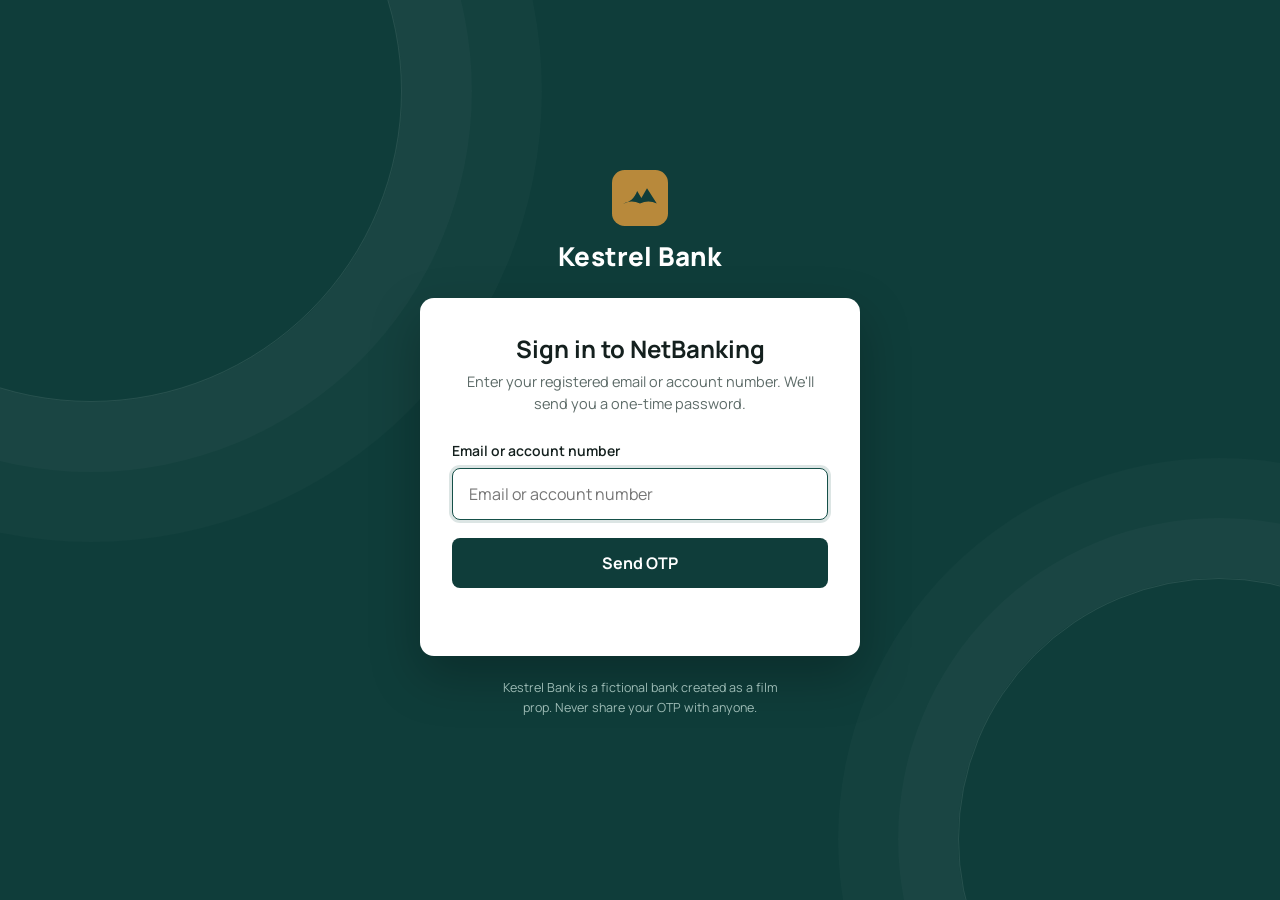
==== index.html @ 9e41e727 "prop" ====
<!doctype html>
<html lang="en">
<head>
<meta charset="utf-8">
<meta name="viewport" content="width=device-width,initial-scale=1">
<title>Sign in | Kestrel Bank NetBanking</title>
<link rel="preconnect" href="https://fonts.googleapis.com">
<link rel="preconnect" href="https://fonts.gstatic.com" crossorigin>
<link href="https://fonts.googleapis.com/css2?family=Manrope:wght@400;600;700;800&display=swap" rel="stylesheet">
<link rel="stylesheet" href="style.css">
</head>
<body>
<div class="login">
  <div class="login-wrap">
    <a class="brand login-brand" href="index.html">
      <svg viewBox="0 0 40 40" fill="none" aria-hidden="true"><rect width="40" height="40" rx="9" fill="#b8893b"/><path d="M8 24c5-1 8-4 10-9l3 5 4-7 7 11c-4-2-8-2-12 0-4-2-8-2-12 0Z" fill="#0f3d3a"/></svg>
      Kestrel Bank
    </a>

    <div class="panel">

      <!-- Step 1: email or account number -->
      <form id="step1" novalidate>
        <h2>Sign in to NetBanking</h2>
        <p class="sub">Enter your registered email or account number. We'll send you a one-time password.</p>
        <label for="ident">Email or account number</label>
        <input class="field" id="ident" type="text" autocomplete="off" placeholder="Email or account number" required autofocus>
        <button class="btn" id="sendBtn" type="submit">Send OTP</button>
        <div class="msg" id="msg1" role="status" aria-live="polite"></div>
      </form>

      <!-- Step 2: OTP -->
      <form id="step2" class="hidden" novalidate>
        <h2>Enter your OTP</h2>
        <div class="sent-note" role="status">
          <svg viewBox="0 0 24 24" fill="none" stroke="currentColor" stroke-width="2.5" stroke-linecap="round" stroke-linejoin="round" aria-hidden="true"><circle cx="12" cy="12" r="10"/><path d="M8 12.5l3 3 5-6"/></svg>
          <span id="sentNote">OTP sent successfully.</span>
        </div>
        <div class="otp-boxes" id="otpBoxes" role="group" aria-label="One-time password">
          <input inputmode="numeric" maxlength="1" autocomplete="one-time-code" aria-label="Digit 1">
          <input inputmode="numeric" maxlength="1" aria-label="Digit 2">
          <input inputmode="numeric" maxlength="1" aria-label="Digit 3">
          <input inputmode="numeric" maxlength="1" aria-label="Digit 4">
          <input inputmode="numeric" maxlength="1" aria-label="Digit 5">
          <input inputmode="numeric" maxlength="1" aria-label="Digit 6">
        </div>
        <button class="btn" id="verifyBtn" type="submit">Verify and sign in</button>
        <div class="row">
          <button type="button" class="link-btn" id="changeBtn">Go back</button>
          <button type="button" class="link-btn" id="resendBtn" disabled>Resend OTP</button>
        </div>
        <div class="msg" id="msg2" role="status" aria-live="polite"></div>
      </form>

      <!-- Step 3: processing -->
      <div id="processing" class="state hidden" role="status" aria-live="polite">
        <div class="spinner" aria-hidden="true"></div>
        <h2 id="procTitle">Verifying OTP</h2>
        <p>Please don't refresh or press the back button.</p>
      </div>

      <!-- Step 4: success -->
      <div id="success" class="state hidden" role="status" aria-live="polite">
        <div class="badge">
          <span class="sb-ring"></span>
          <svg viewBox="0 0 96 96" aria-hidden="true">
            <circle class="sb-fill" cx="48" cy="48" r="44"/>
            <circle class="sb-circle" cx="48" cy="48" r="46"/>
            <path class="sb-tick" d="M28 50 L42 64 L69 34"/>
          </svg>
        </div>
        <h2 class="rise">Login successful</h2>
        <p class="rise d2">Welcome back, Aarav</p>
        <div class="progress" aria-hidden="true"><i></i></div>
        <p class="rise d2" style="margin-top:12px;font-size:13px">Taking you to your dashboard…</p>
      </div>
    </div>

    <p class="login-foot">Kestrel Bank is a fictional bank created as a film prop. Never share your OTP with anyone.</p>
  </div>
</div>

<!-- Loading skeleton shown after the success animation (stays until the page is reloaded) -->
<div id="skeleton" class="hidden" aria-busy="true" aria-label="Loading your dashboard">
  <div class="app">
    <aside class="sidebar">
      <a class="brand" href="index.html" tabindex="-1">
        <svg viewBox="0 0 40 40" fill="none" aria-hidden="true"><rect width="40" height="40" rx="9" fill="#b8893b"/><path d="M8 24c5-1 8-4 10-9l3 5 4-7 7 11c-4-2-8-2-12 0-4-2-8-2-12 0Z" fill="#0f3d3a"/></svg>
        Kestrel Bank
      </a>
      <div class="sk-dark sk-nav"></div><div class="sk-dark sk-nav"></div><div class="sk-dark sk-nav"></div>
      <div class="sk-dark sk-nav"></div><div class="sk-dark sk-nav"></div><div class="sk-dark sk-nav"></div><div class="sk-dark sk-nav"></div>
    </aside>
    <div class="main">
      <header class="topbar">
        <div class="sk" style="height:40px;width:min(380px,50%)"></div>
        <div class="user"><div class="sk sk-line" style="width:130px;margin:0"></div><div class="sk sk-circle" style="width:38px;height:38px"></div></div>
      </header>
      <main class="content">
        <div class="sk-status"><div class="spinner" aria-hidden="true"></div>Loading your accounts…</div>
        <div class="sk" style="height:26px;width:260px;margin-bottom:10px"></div>
        <div class="sk" style="height:14px;width:340px;margin-bottom:26px"></div>
        <section class="grid hero">
          <div class="card"><div class="sk sk-line" style="width:40%"></div><div class="sk" style="height:42px;width:60%;margin:14px 0 22px"></div><div class="sk sk-line" style="width:75%"></div></div>
          <div class="card"><div class="sk sk-line" style="width:35%;margin-bottom:16px"></div><div class="actions"><div class="sk" style="height:70px"></div><div class="sk" style="height:70px"></div><div class="sk" style="height:70px"></div><div class="sk" style="height:70px"></div></div></div>
        </section>
        <section class="grid cols">
          <div class="card sk-card"><div class="sk sk-line" style="width:50%"></div><div class="sk sk-line" style="width:35%"></div><div class="sk" style="height:26px;width:55%;margin-top:34px"></div></div>
          <div class="card sk-card"><div class="sk sk-line" style="width:50%"></div><div class="sk sk-line" style="width:35%"></div><div class="sk" style="height:26px;width:55%;margin-top:34px"></div></div>
          <div class="card sk-card"><div class="sk sk-line" style="width:50%"></div><div class="sk sk-line" style="width:35%"></div><div class="sk" style="height:26px;width:55%;margin-top:34px"></div></div>
        </section>
        <section class="grid lower">
          <div class="card">
            <div class="sk sk-line" style="width:30%;margin-bottom:18px"></div>
            <div class="sk-row"><div class="sk sk-line" style="margin:0"></div><div class="sk sk-line" style="margin:0"></div><div class="sk sk-line" style="margin:0"></div><div class="sk sk-line" style="margin:0"></div></div>
            <div class="sk-row"><div class="sk sk-line" style="margin:0"></div><div class="sk sk-line" style="margin:0"></div><div class="sk sk-line" style="margin:0"></div><div class="sk sk-line" style="margin:0"></div></div>
            <div class="sk-row"><div class="sk sk-line" style="margin:0"></div><div class="sk sk-line" style="margin:0"></div><div class="sk sk-line" style="margin:0"></div><div class="sk sk-line" style="margin:0"></div></div>
            <div class="sk-row"><div class="sk sk-line" style="margin:0"></div><div class="sk sk-line" style="margin:0"></div><div class="sk sk-line" style="margin:0"></div><div class="sk sk-line" style="margin:0"></div></div>
            <div class="sk-row"><div class="sk sk-line" style="margin:0"></div><div class="sk sk-line" style="margin:0"></div><div class="sk sk-line" style="margin:0"></div><div class="sk sk-line" style="margin:0"></div></div>
          </div>
          <div class="stack">
            <div class="card"><div class="sk" style="height:150px"></div></div>
            <div class="sk" style="height:170px;border-radius:12px"></div>
          </div>
        </section>
      </main>
    </div>
  </div>
</div>

<script>
const $ = (id) => document.getElementById(id);
const sleep = (ms) => new Promise(r => setTimeout(r, ms));
const show = (id) => ['step1','step2','processing','success'].forEach(x => $(x).classList.toggle('hidden', x !== id));
const boxes = [...document.querySelectorAll('#otpBoxes input')];
const silent = /[?&]silent/.test(location.search);
const EMAIL_RE = /^[^\s@]+@[^\s@]+\.[^\s@]+$/;
let timer = null, audio = null;

function startCooldown(sec) {
  const b = $('resendBtn'); clearInterval(timer); b.disabled = true;
  const tick = () => { b.textContent = sec > 0 ? `Resend OTP in ${sec}s` : 'Resend OTP'; if (sec <= 0) { b.disabled = false; clearInterval(timer); } sec--; };
  tick(); timer = setInterval(tick, 1000);
}

// Short two-note chime made with Web Audio (no files). Add ?silent to the URL to mute.
function chime() {
  if (!audio) return;
  const t0 = audio.currentTime;
  [[880, 0], [1318.5, 0.14]].forEach(([f, d]) => {
    const o = audio.createOscillator(), g = audio.createGain();
    o.type = 'sine'; o.frequency.value = f;
    g.gain.setValueAtTime(0.0001, t0 + d);
    g.gain.exponentialRampToValueAtTime(0.18, t0 + d + 0.02);
    g.gain.exponentialRampToValueAtTime(0.0001, t0 + d + 0.55);
    o.connect(g).connect(audio.destination); o.start(t0 + d); o.stop(t0 + d + 0.6);
  });
}

function maskedTarget(v) {
  if (EMAIL_RE.test(v)) {
    const [u, d] = v.split('@');
    return `OTP sent successfully to ${u.slice(0, 2)}${'*'.repeat(Math.max(u.length - 2, 3))}@${d}`;
  }
  return 'OTP sent successfully to your registered mobile number ending 4821';
}

// Nothing is sent anywhere. Any non-empty email / account number "sends" an OTP.
$('step1').addEventListener('submit', async (e) => {
  e.preventDefault();
  const v = $('ident').value.trim();
  if (!v) {
    const f = $('ident'); f.classList.remove('shake'); void f.offsetWidth; f.classList.add('shake');
    $('msg1').className = 'msg err'; $('msg1').textContent = 'Enter your email or account number.';
    return;
  }
  $('msg1').textContent = '';
  const btn = $('sendBtn'); btn.disabled = true; btn.textContent = 'Sending OTP…';
  await sleep(1200);
  btn.disabled = false; btn.textContent = 'Send OTP';
  $('sentNote').textContent = maskedTarget(v);
  show('step2'); boxes.forEach(b => b.value = ''); boxes[0].focus(); startCooldown(30);
});

$('resendBtn').addEventListener('click', () => {
  $('msg2').className = 'msg ok'; $('msg2').textContent = 'A new OTP has been sent.';
  boxes.forEach(b => b.value = ''); boxes[0].focus(); startCooldown(30);
});
$('changeBtn').addEventListener('click', () => { clearInterval(timer); show('step1'); $('ident').focus(); });

boxes.forEach((box, i) => {
  box.addEventListener('input', () => { box.value = box.value.replace(/\D/g, '').slice(-1); if (box.value && i < 5) boxes[i + 1].focus(); });
  box.addEventListener('keydown', (e) => {
    if (e.key === 'Backspace' && !box.value && i > 0) boxes[i - 1].focus();
    if (e.key === 'ArrowLeft' && i > 0) boxes[i - 1].focus();
    if (e.key === 'ArrowRight' && i < 5) boxes[i + 1].focus();
  });
  box.addEventListener('paste', (e) => {
    const t = (e.clipboardData.getData('text') || '').replace(/\D/g, '').slice(0, 6);
    if (!t) return; e.preventDefault();
    t.split('').forEach((d, k) => boxes[k].value = d); boxes[Math.min(t.length, 5)].focus();
  });
});

// Whatever OTP is typed (right, wrong, partial or empty) counts as correct.
$('step2').addEventListener('submit', async (e) => {
  e.preventDefault();
  clearInterval(timer);
  try { audio = silent ? null : new (window.AudioContext || window.webkitAudioContext)(); } catch (_) { audio = null; }

  show('processing'); $('procTitle').textContent = 'Verifying OTP';
  await sleep(1200); $('procTitle').textContent = 'Securing your session';
  await sleep(1000);

  show('success'); chime();
  await sleep(4000);                      // tick animation + progress bar

  $('skeleton').classList.remove('hidden');   // loading skeleton, stays on screen
  document.body.style.overflow = 'hidden';
});
</script>
</body>
</html>
---- style.css ----
:root{
  --pine:#0f3d3a; --pine-2:#165049; --ink:#14201e; --muted:#5d6b68;
  --line:#dde3e1; --bg:#f1f4f3; --card:#ffffff; --brass:#b8893b;
  --good:#1d7a4f; --bad:#b3372f;
  --font:'Manrope',system-ui,-apple-system,'Segoe UI',Roboto,sans-serif;
}
*{box-sizing:border-box}
html,body{margin:0;height:100%}
body{font-family:var(--font);color:var(--ink);background:var(--bg);font-variant-numeric:tabular-nums;-webkit-font-smoothing:antialiased}
a{color:var(--pine-2)}
button{font-family:inherit}
:focus-visible{outline:3px solid #7fb7ad;outline-offset:2px}

/* ---------- Login ---------- */
.login{min-height:100vh;display:flex;align-items:center;justify-content:center;padding:32px 16px;background:var(--pine);position:relative;overflow:hidden}
.login::before,.login::after{content:"";position:absolute;border-radius:50%;border:1px solid rgba(255,255,255,.1);pointer-events:none}
.login::before{width:620px;height:620px;left:-220px;top:-220px;box-shadow:0 0 0 70px rgba(255,255,255,.025),0 0 0 140px rgba(255,255,255,.018)}
.login::after{width:520px;height:520px;right:-200px;bottom:-200px;box-shadow:0 0 0 60px rgba(255,255,255,.025),0 0 0 120px rgba(255,255,255,.018)}
.login-wrap{position:relative;z-index:1;width:100%;max-width:440px;display:flex;flex-direction:column;align-items:center}
.brand{display:flex;align-items:center;gap:12px;font-weight:800;font-size:22px;letter-spacing:.2px;color:#fff;text-decoration:none}
.brand svg{width:34px;height:34px}
.login-brand{flex-direction:column;gap:12px;margin-bottom:24px;font-size:26px}
.login-brand svg{width:56px;height:56px}
.panel{width:100%;background:#fff;border-radius:14px;padding:34px 32px;box-shadow:0 20px 50px rgba(0,0,0,.25);text-align:center}
.panel h2{font-size:24px;margin:0 0 6px}
.panel .sub{color:var(--muted);margin:0 0 26px;line-height:1.5;font-size:14.5px}
.panel label{text-align:left}
label{display:block;font-weight:600;font-size:14px;margin-bottom:8px}
.field{width:100%;padding:14px 16px;font-size:16px;font-family:inherit;border:1.5px solid var(--line);border-radius:8px;background:#fff;color:var(--ink)}
.field:focus{border-color:var(--pine-2);outline:none;box-shadow:0 0 0 3px rgba(22,80,73,.15)}
.btn{display:block;width:100%;margin-top:18px;padding:14px 16px;font-size:16px;font-weight:700;color:#fff;background:var(--pine);border:0;border-radius:8px;cursor:pointer}
.btn:hover{background:var(--pine-2)}
.btn:disabled{opacity:.6;cursor:wait}
.link-btn{background:none;border:0;padding:0;color:var(--pine-2);font-weight:600;cursor:pointer;font-size:14px;text-decoration:underline}
.link-btn:disabled{color:var(--muted);text-decoration:none;cursor:default}
.row{display:flex;justify-content:space-between;align-items:center;margin-top:16px}
.msg{min-height:20px;margin-top:14px;font-size:14px;font-weight:600}
.msg.err{color:var(--bad)} .msg.ok{color:var(--good)}
.otp-boxes{display:flex;gap:10px;justify-content:center}
.otp-boxes input{width:100%;max-width:52px;height:58px;text-align:center;font-size:26px;font-weight:700;font-family:inherit;border:1.5px solid var(--line);border-radius:8px;background:#fff;color:var(--pine)}
.otp-boxes input:focus{border-color:var(--pine-2);outline:none;box-shadow:0 0 0 3px rgba(22,80,73,.15)}
.hidden{display:none}
.login-foot{margin-top:22px;font-size:12.5px;color:#9dbbb5;text-align:center;line-height:1.6;max-width:36ch}

@media(max-width:480px){.panel{padding:28px 20px}.otp-boxes{gap:7px}.otp-boxes input{height:52px;font-size:22px}}

/* ---------- Dashboard ---------- */
.app{display:grid;grid-template-columns:240px 1fr;min-height:100vh}
.sidebar{background:var(--pine);color:#cfe0dc;padding:24px 14px;display:flex;flex-direction:column;gap:4px;position:sticky;top:0;height:100vh}
.sidebar .brand{padding:0 10px 22px;font-size:20px}
.nav a{display:flex;align-items:center;gap:12px;padding:11px 12px;border-radius:8px;color:#cfe0dc;text-decoration:none;font-weight:600;font-size:14.5px}
.nav a svg{width:18px;height:18px;flex:none}
.nav a:hover{background:rgba(255,255,255,.07)}
.nav a.active{background:rgba(255,255,255,.14);color:#fff}
.sidebar .spacer{flex:1}
.main{min-width:0}
.topbar{display:flex;align-items:center;justify-content:space-between;gap:16px;padding:16px 32px;background:#fff;border-bottom:1px solid var(--line)}
.search{flex:1;max-width:380px;padding:10px 14px;border:1px solid var(--line);border-radius:8px;background:var(--bg);font:inherit;font-size:14px}
.user{display:flex;align-items:center;gap:12px;font-size:13px}
.user .who{text-align:right;line-height:1.3}
.user .who b{display:block;font-size:14px}
.user .who span{color:var(--muted);word-break:break-all}
.avatar{width:38px;height:38px;border-radius:50%;background:var(--brass);color:#fff;display:grid;place-items:center;font-weight:800}
.logout{font-size:13px;font-weight:700;color:var(--pine-2);text-decoration:none;padding:8px 12px;border:1px solid var(--line);border-radius:8px}
.content{padding:28px 32px 48px;max-width:1180px}
.content h1{margin:0 0 4px;font-size:24px}
.content .lead{margin:0 0 24px;color:var(--muted)}
.grid{display:grid;gap:20px}
.hero{grid-template-columns:1.4fr 1fr;margin-bottom:20px}
.card{background:var(--card);border:1px solid var(--line);border-radius:12px;padding:22px}
.card h3{margin:0 0 14px;font-size:15px;font-weight:700}
.balance{background:var(--pine);color:#fff;border:0;position:relative;overflow:hidden}
.balance::after{content:"";position:absolute;right:-60px;top:-60px;width:220px;height:220px;border-radius:50%;border:1px solid rgba(255,255,255,.14);box-shadow:0 0 0 36px rgba(255,255,255,.03)}
.balance small{color:#a9c6c0;font-size:13px}
.balance .amt{font-size:40px;font-weight:800;margin:6px 0 18px;letter-spacing:-.5px}
.balance .meta{display:flex;gap:36px;font-size:13px;color:#a9c6c0}
.balance .meta b{display:block;color:#fff;font-size:15px;margin-top:2px}
.actions{display:grid;grid-template-columns:repeat(2,1fr);gap:10px}
.actions a{display:flex;flex-direction:column;gap:8px;padding:14px;border:1px solid var(--line);border-radius:10px;text-decoration:none;color:var(--ink);font-weight:700;font-size:14px}
.actions a:hover{border-color:var(--pine-2);background:#f7faf9}
.actions svg{width:20px;height:20px;color:var(--pine-2)}
.cols{grid-template-columns:1fr 1fr 1fr;margin-bottom:20px}
.acct{display:flex;justify-content:space-between;align-items:flex-start}
.acct .type{font-weight:700}
.acct .no{color:var(--muted);font-size:13px;margin-top:2px}
.acct .bal{font-weight:800;font-size:19px;text-align:right}
.acct .bal span{display:block;color:var(--muted);font-size:12px;font-weight:600}
.lower{grid-template-columns:1.5fr 1fr}
table{width:100%;border-collapse:collapse;font-size:14px}
th{text-align:left;color:var(--muted);font-weight:600;font-size:12.5px;padding:0 0 10px;border-bottom:1px solid var(--line)}
td{padding:13px 0;border-bottom:1px solid #eef1f0}
tr:last-child td{border-bottom:0}
td.amt,th.amt{text-align:right;font-weight:700}
.cr{color:var(--good)} .dr{color:var(--ink)}
.tag{display:inline-block;padding:3px 9px;border-radius:99px;background:#eaf2f0;color:var(--pine-2);font-size:12px;font-weight:700}
.bars{display:flex;align-items:flex-end;gap:12px;height:150px;padding-top:6px}
.bars div{flex:1;display:flex;flex-direction:column;align-items:center;gap:8px;height:100%;justify-content:flex-end;font-size:12px;color:var(--muted)}
.bars i{display:block;width:100%;background:#cfe0dc;border-radius:5px 5px 0 0}
.bars div:last-child i{background:var(--pine-2)}
.stack{display:grid;gap:20px}
.bank-card{background:linear-gradient(135deg,#165049,#0f3d3a);color:#fff;border-radius:12px;padding:20px;height:170px;display:flex;flex-direction:column;justify-content:space-between}
.bank-card .num{font-size:19px;letter-spacing:3px;font-weight:600}
.bank-card .row2{display:flex;justify-content:space-between;font-size:12px;color:#a9c6c0}
.bank-card .row2 b{display:block;color:#fff;font-size:14px;margin-top:2px}
.bill{display:flex;justify-content:space-between;padding:11px 0;border-bottom:1px solid #eef1f0;font-size:14px}
.bill:last-child{border-bottom:0}
.bill span{color:var(--muted);font-size:12.5px;display:block}
.bill b{text-align:right}

@media(max-width:1000px){
  .app{grid-template-columns:1fr}
  .sidebar{position:static;height:auto;flex-direction:row;overflow-x:auto;padding:12px}
  .sidebar .brand,.sidebar .spacer{display:none}
  .nav{display:flex;gap:4px}
  .hero,.cols,.lower{grid-template-columns:1fr}
  .topbar{padding:14px 18px}.content{padding:20px 18px 40px}
  .search{display:none}
}
@media(prefers-reduced-motion:no-preference){ .btn,.actions a{transition:background .15s,border-color .15s} }

/* ---------- Processing + success animation ---------- */
.state{padding:10px 0 4px;text-align:center}
.spinner{width:46px;height:46px;border-radius:50%;border:4px solid #dbe7e4;border-top-color:var(--pine-2);animation:spin .8s linear infinite;margin:6px auto 20px}
@keyframes spin{to{transform:rotate(360deg)}}
.state h2{margin:0 0 6px}
.state p{margin:0;color:var(--muted);font-size:14.5px;line-height:1.5}
.badge{position:relative;width:96px;height:96px;margin:6px auto 22px}
.badge svg{width:96px;height:96px;display:block;overflow:visible}
.sb-circle{fill:none;stroke:var(--good);stroke-width:4;stroke-dasharray:290;stroke-dashoffset:290;animation:draw .6s ease-out .05s forwards}
.sb-fill{fill:var(--good);transform-box:fill-box;transform-origin:center;transform:scale(0);animation:pop .4s cubic-bezier(.2,1.5,.4,1) .5s forwards}
.sb-tick{fill:none;stroke:#fff;stroke-width:6;stroke-linecap:round;stroke-linejoin:round;stroke-dasharray:64;stroke-dashoffset:64;animation:draw .35s ease-out .85s forwards}
.sb-ring{position:absolute;inset:0;border-radius:50%;border:3px solid var(--good);opacity:0;animation:ripple 1.2s ease-out .9s 2}
@keyframes draw{to{stroke-dashoffset:0}}
@keyframes pop{to{transform:scale(1)}}
@keyframes ripple{0%{opacity:.55;transform:scale(1)}100%{opacity:0;transform:scale(1.7)}}
.rise{opacity:0;transform:translateY(10px);animation:rise .5s ease-out 1.15s forwards}
.rise.d2{animation-delay:1.35s}
@keyframes rise{to{opacity:1;transform:none}}
.progress{height:4px;background:#e4ece9;border-radius:4px;overflow:hidden;margin-top:24px}
.progress i{display:block;height:100%;width:0;background:var(--good);animation:fill 2.3s linear 1.5s forwards}
@keyframes fill{to{width:100%}}
.acct-chip{display:inline-block;margin:0 0 18px;padding:6px 12px;border-radius:99px;background:#eaf2f0;color:var(--pine-2);font-weight:700;font-size:13px}
@media(prefers-reduced-motion:reduce){
  .spinner{animation-duration:2s}
  .sb-circle,.sb-tick{animation:none;stroke-dashoffset:0}
  .sb-fill{animation:none;transform:none}.sb-ring{display:none}
  .rise{animation:none;opacity:1;transform:none}.progress i{animation-duration:2.3s;animation-delay:0s}
}

/* ---------- OTP-sent note + loading skeleton ---------- */
.sent-note{display:flex;align-items:center;justify-content:center;gap:8px;margin:0 0 18px;padding:10px 12px;border-radius:8px;background:#e9f5ee;color:#176a43;font-size:13.5px;font-weight:700;line-height:1.4;text-align:left;animation:rise .4s ease-out both}
.sent-note svg{width:18px;height:18px;flex:none}
.field.shake{animation:shake .35s}
@keyframes shake{20%,60%{transform:translateX(-6px)}40%,80%{transform:translateX(6px)}}

#skeleton{position:fixed;inset:0;z-index:50;background:var(--bg);overflow:auto;opacity:0;animation:fadein .6s ease-out forwards}
@keyframes fadein{to{opacity:1}}
.sk{background:linear-gradient(90deg,#e1e8e6 25%,#eef3f2 40%,#e1e8e6 60%);background-size:300% 100%;animation:shimmer 1.5s linear infinite;border-radius:8px}
.sk-dark{background:linear-gradient(90deg,rgba(255,255,255,.08) 25%,rgba(255,255,255,.17) 40%,rgba(255,255,255,.08) 60%);background-size:300% 100%;animation:shimmer 1.5s linear infinite;border-radius:8px}
@keyframes shimmer{from{background-position:100% 0}to{background-position:0 0}}
.sk-line{height:12px;margin:0 0 10px}
.sk-circle{border-radius:50%}
.sk-nav{height:40px;margin:6px 0}
.sk-status{display:flex;align-items:center;gap:10px;margin:0 0 22px;color:var(--muted);font-weight:600;font-size:14px}
.sk-status .spinner{width:20px;height:20px;border-width:3px;margin:0}
.sk-card{min-height:150px}
.sk-row{display:grid;grid-template-columns:70px 1fr 90px 100px;gap:16px;align-items:center;padding:13px 0;border-bottom:1px solid #eef1f0}
.sk-row:last-child{border-bottom:0}
@media(max-width:1000px){#skeleton .sidebar{display:none}}
@media(prefers-reduced-motion:reduce){.sk,.sk-dark{animation:none}}
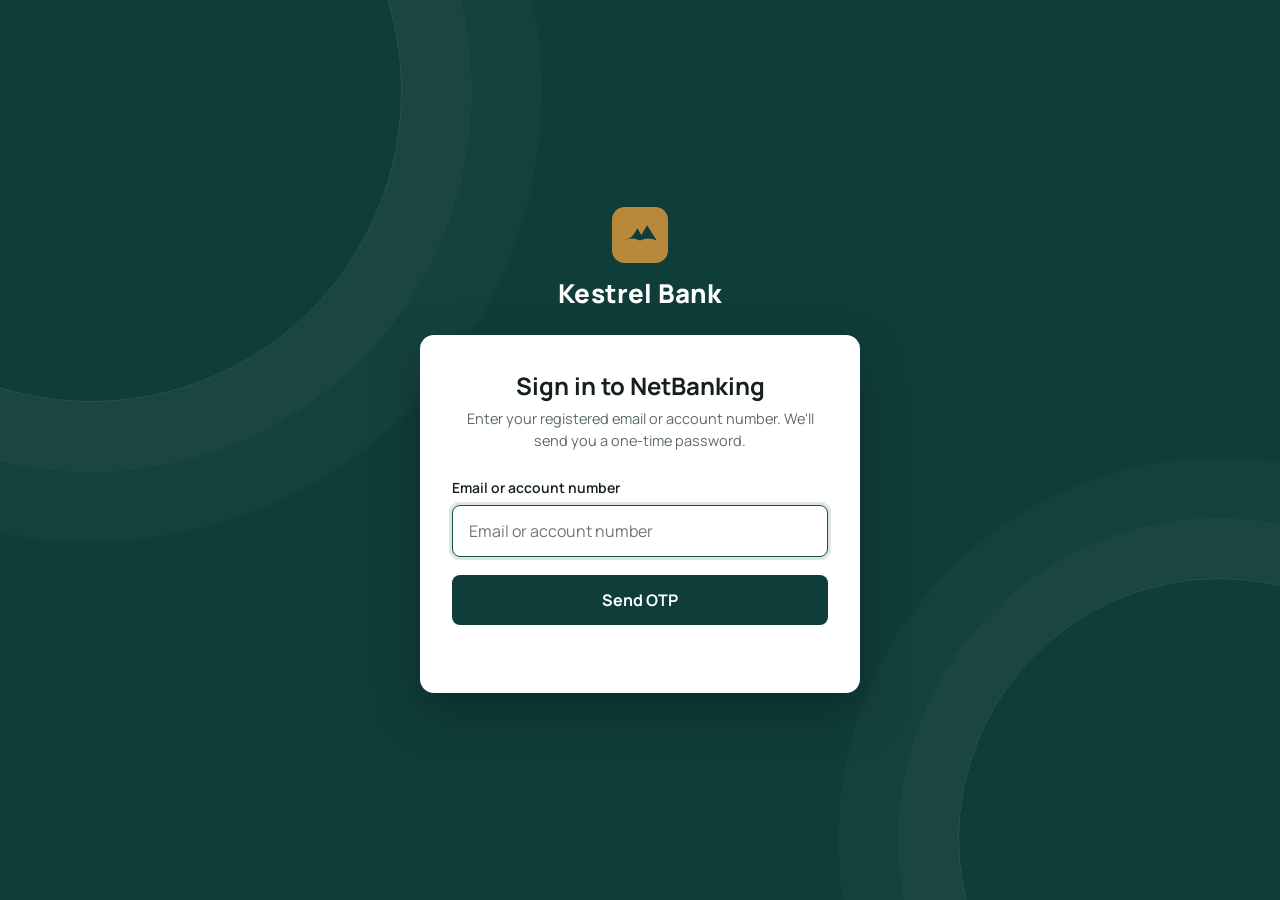
==== commit 6e3d9de0: "2nd" ====
--- a/index.html
+++ b/index.html
@@ -76,7 +76,6 @@
       </div>
     </div>
 
-    <p class="login-foot">Kestrel Bank is a fictional bank created as a film prop. Never share your OTP with anyone.</p>
   </div>
 </div>
 
